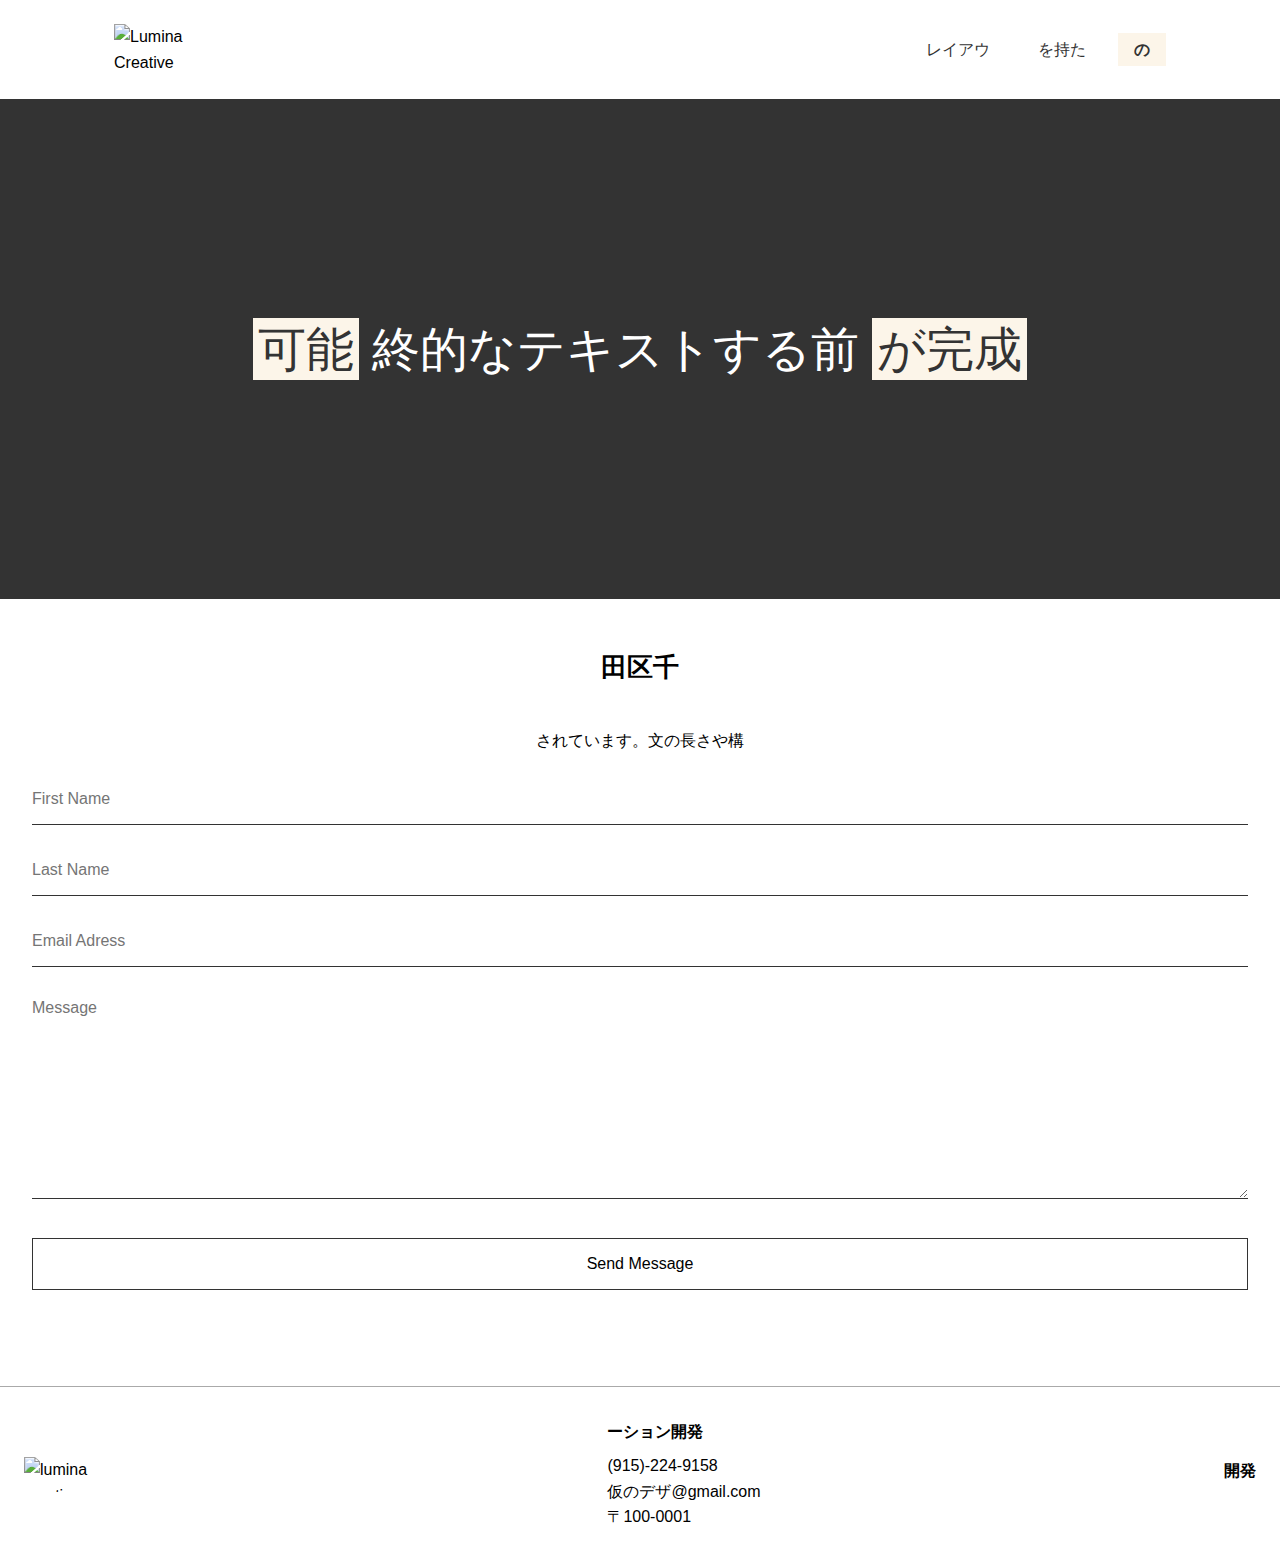
==== contact.html @ cc5c82c1 "Initial commit" ====
<!DOCTYPE html>
<html lang="en">
  <head>
    <meta charset="UTF-8" />
    <meta name="viewport" content="width=device-width, initial-scale=1.0" />
    <link
      rel="stylesheet"
      href="https://cdnjs.cloudflare.com/ajax/libs/lightbox2/2.11.4/css/lightbox.css"
      integrity="sha512-Woz+DqWYJ51bpVk5Fv0yES/edIMXjj3Ynda+KWTIkGoynAMHrqTcDUQltbipuiaD5ymEo9520lyoVOo9jCQOCA=="
      crossorigin="anonymous"
      referrerpolicy="no-referrer"
    />
    <link
      rel="stylesheet"
      href="https://cdnjs.cloudflare.com/ajax/libs/font-awesome/6.5.2/css/all.min.css"
      integrity="sha512-SnH5WK+bZxgPHs44uWIX+LLJAJ9/2PkPKZ5QiAj6Ta86w+fsb2TkcmfRyVX3pBnMFcV7oQPJkl9QevSCWr3W6A=="
      crossorigin="anonymous"
      referrerpolicy="no-referrer"
    />
    <link rel="preconnect" href="https://fonts.googleapis.com" />
    <link rel="preconnect" href="https://fonts.gstatic.com" crossorigin />
    <link
      href="https://fonts.googleapis.com/css2?family=Open+Sans:ital,wght@0,300..800;1,300..800&display=swap"
      rel="stylesheet"
    />
    <link rel="preconnect" href="https://fonts.googleapis.com" />
    <link rel="preconnect" href="https://fonts.gstatic.com" crossorigin />
    <link
      href="https://fonts.googleapis.com/css2?family=Noto+Sans+JP:wght@100..900&family=Open+Sans:ital,wght@0,300..800;1,300..800&display=swap"
      rel="stylesheet"
    />
    <link rel="stylesheet" href="css/styles.css" />
    <link rel="icon" href="images/favicon.ico" />
    <title>汚お泥</title>
  </head>
  <body>
    <header class="header">
      <div class="container conatiner-sm header-flex">
        <img src="images/logo.png" alt="Lumina Creative" class="logo" />
        <nav>
          <ul class="main-menu">
            <li><a href="/">レイアウ</a></li>
            <li><a href="about.html">を持た</a></li>
            <li><a class="current" href="contact.html">の</a></li>
          </ul>
        </nav>
      </div>
    </header>

    <section class="hero bg-dark">
      <div class="container container-sm">
        <h2>
          <span class="bg-primary">可能</span>
          終的なテキストする前
          <span class="bg-primary">が完成</span>
        </h2>
      </div>
    </section>

    <section class="contact">
      <div class="container container-sm">
        <h2 class="section-heading">田区千</h2>

        <p>されています。文の長さや構</p>
      </div>
      <form action="">
        <div class="form-group">
          <label for="first-name" class="visually-hidden">First Name</label>
          <input
            type="text"
            name="first-name"
            id="first-name"
            placeholder="First Name"
          />
        </div>
        <div class="form-group">
          <label for="last-name" class="visually-hidden">Last Name</label>
          <input
            type="text"
            name="last-name"
            id="last-name"
            placeholder="Last Name"
          />
        </div>
        <div class="form-group">
          <label for="email" class="visually-hidden">Email Adress</label>
          <input
            type="text"
            name="email"
            id="email"
            placeholder="Email Adress"
          />
        </div>
        <div class="form-group">
          <label for="message" class="visually-hidden">Message</label>
          <textarea
            type="message"
            name="message"
            id="message"
            placeholder="Message"
          ></textarea>
        </div>
        <div class="form-group">
          <button type="submit" class="btn">Send Message</button>
        </div>
      </form>
    </section>

    <footer class="footer">
      <div class="footer-flex">
        <img src="images/logo.png" alt="lumina creative" />
        <div>
          <h4>ーション開発</h4>
          <ul>
            <li>(915)-224-9158</li>
            <li>仮のデザ@gmail.com</li>
            <li>〒100-0001</li>
          </ul>
        </div>

        <div>
          <h4>開発</h4>
          <a href="#"><i class="fab fa-facebook fa-2x"></i></a>
          <a href="#"><i class="fab fa-twitter fa-2x"></i></a>
          <a href="#"><i class="fab fa-instagram fa-2x"></i></a>
          <a href="#"><i class="fab fa-pintrest fa-2x"></i></a>
          <a href="#"><i class="fab fa-tiktok fa-2x"></i></a>
        </div>
      </div>
    </footer>
  </body>
</html>
---- css/styles.css ----
* {
    margin: 0;
    padding: 0;
    box-sizing: border-box;
}

:root{
    --primary-color: #fcf5e9;
    --dark-color: #333;
    --container-normal: 1100px;
    --container-wide: 1400px;
    --container-narrow: 900px;
}

body{
   font-family: 'Noto Sans Japanese', sans-serif; 
   line-height: 1.6;
}

a{
    text-decoration: none;
    color: #333;
}

ul{
    list-style: none;
}

img{
    max-width: 100%;
}
/* Utility Classes */
.bg-primary{
    background-color: var(--primary-color);
    color: #333;
}

.bg-dark{
    background: var(--dark-color);
    color: #fff;
}

.bg-dark .bg-primary{
    padding: 0.3rem;
}

.btn{
    display: inline-block;
    padding: 1rem 2rem;
    border: 1px solid #333;
    background: transparent;
    font-family: inherit;
    font-size: inherit;
    cursor: pointer;
}

.btn:hover{
    background: #333;
    color: white;
}

.visually-hidden {
    clip: rect(0 0 0 0);
    clip-path: inset(50%);
    height: 1px;
    overflow: hidden;
    position: absolute;
    white-space: nowrap;
    width: 1px;
  }
 
.section-heading{
    font-size: 1.6rem;
    text-align: center;
    margin-bottom: 40px;
}
/* Container */
.container{
    max-width: var(--container-normal);
    margin: 0 auto;
    padding: 0 1.5rem;
}

.container-lg{
    max-width: var(--container-wide);
}

.container-sm{
    max-width: var(--container-narrow);
}

/* Header */

.header{
    margin: 1.5rem auto;
}
.header .logo{
    width: 130px;
}

.header .header-flex{
    display: flex;
    justify-content: space-between;
    align-items: center;
}

.header .main-menu{
    display: flex;
    gap: 1rem;
}

.header .main-menu a{
    padding: 0.5rem 1rem;
}

.header .main-menu a:hover{
   background: var(--primary-color);
}

.current{
    background-color: var(--primary-color);
    font-weight: 600;
}

/* Hero */
.hero{
    height: 500px;
    display: flex;
    justify-content: center;
    align-items: center;
    text-align: center;
}

.hero h2{
    font-size: 3rem;
    line-height: 1.4;
    font-weight: normal;
}

/* Gallery */
.gallery-flex{
    display: flex;
    justify-content: center;
    flex-wrap: wrap;
    gap: 20px;

}

.gallery-item{
    width: calc(33.33% - 20px);
    border-radius: 8px;
}

.gallery-item img{
    border-radius: 10px;
}

.gallery-item:hover{
    opacity: 0.9;
}

/* Footer */
.footer{
    border-top: 1px solid #aaa;
    padding: 2rem 1.5rem;
}
.footer-flex{
    display: flex;
    justify-content: space-between;
    align-items: center;
}
.footer img{
    width: 120px;
    height: 35px;
}

.footer h4{
    font-size: 1rem;
    margin-bottom: 0.5rem;
}

.footer a{
    margin: 0.2 rem;
}

/* Services */
.services{
    padding: 3rem 0 4rem;
}

.services-flex{
    display: flex;
    gap: 2rem;
}

.service-item{
    font-size: 1.1rem;
    margin-bottom: 0.7rem;
}

/* Teams */
.team{
    padding: 3rem 0 4rem;
}

.team-flex{
    display: flex;
    gap: 1.4rem;
}

.team img{
    border-radius: 10px;
}

/* Contact */
.contact{
    padding: 3rem 0 4rem;
}

.contact p{
    text-align: center;
    margin-bottom: 2rem;
}

.form-group{
    margin: 2rem;
}

.contact input,
.contact textarea{
    border: none;
    border-bottom: 1px #333 solid;
    width: 100%;
    font-family: inherit;
    font-size: inherit;
    padding-bottom: 1rem;
}


.contact textarea{
    height: 200px;
}

.contact input:focus,
.contact textarea:focus{
    outline: 0;
}

.contact button{
    width: 100%;
}

/* Media Queries*/
@media(max-width: 786px){
    .header .header-flex,
    .footer .footer-flex,
    .services .services-flex,
    .team .team-flex{
        flex-direction: column;
        gap: 1.5rem;
    }
    .hero{
        height: 300px;
    }
    .hero h2{
        font-size: 1.8rem;
    }
    .gallery-item{
        width: calc(50%-20px);
    }
    .footer .footer-flex{
        text-align: center;
    }
}
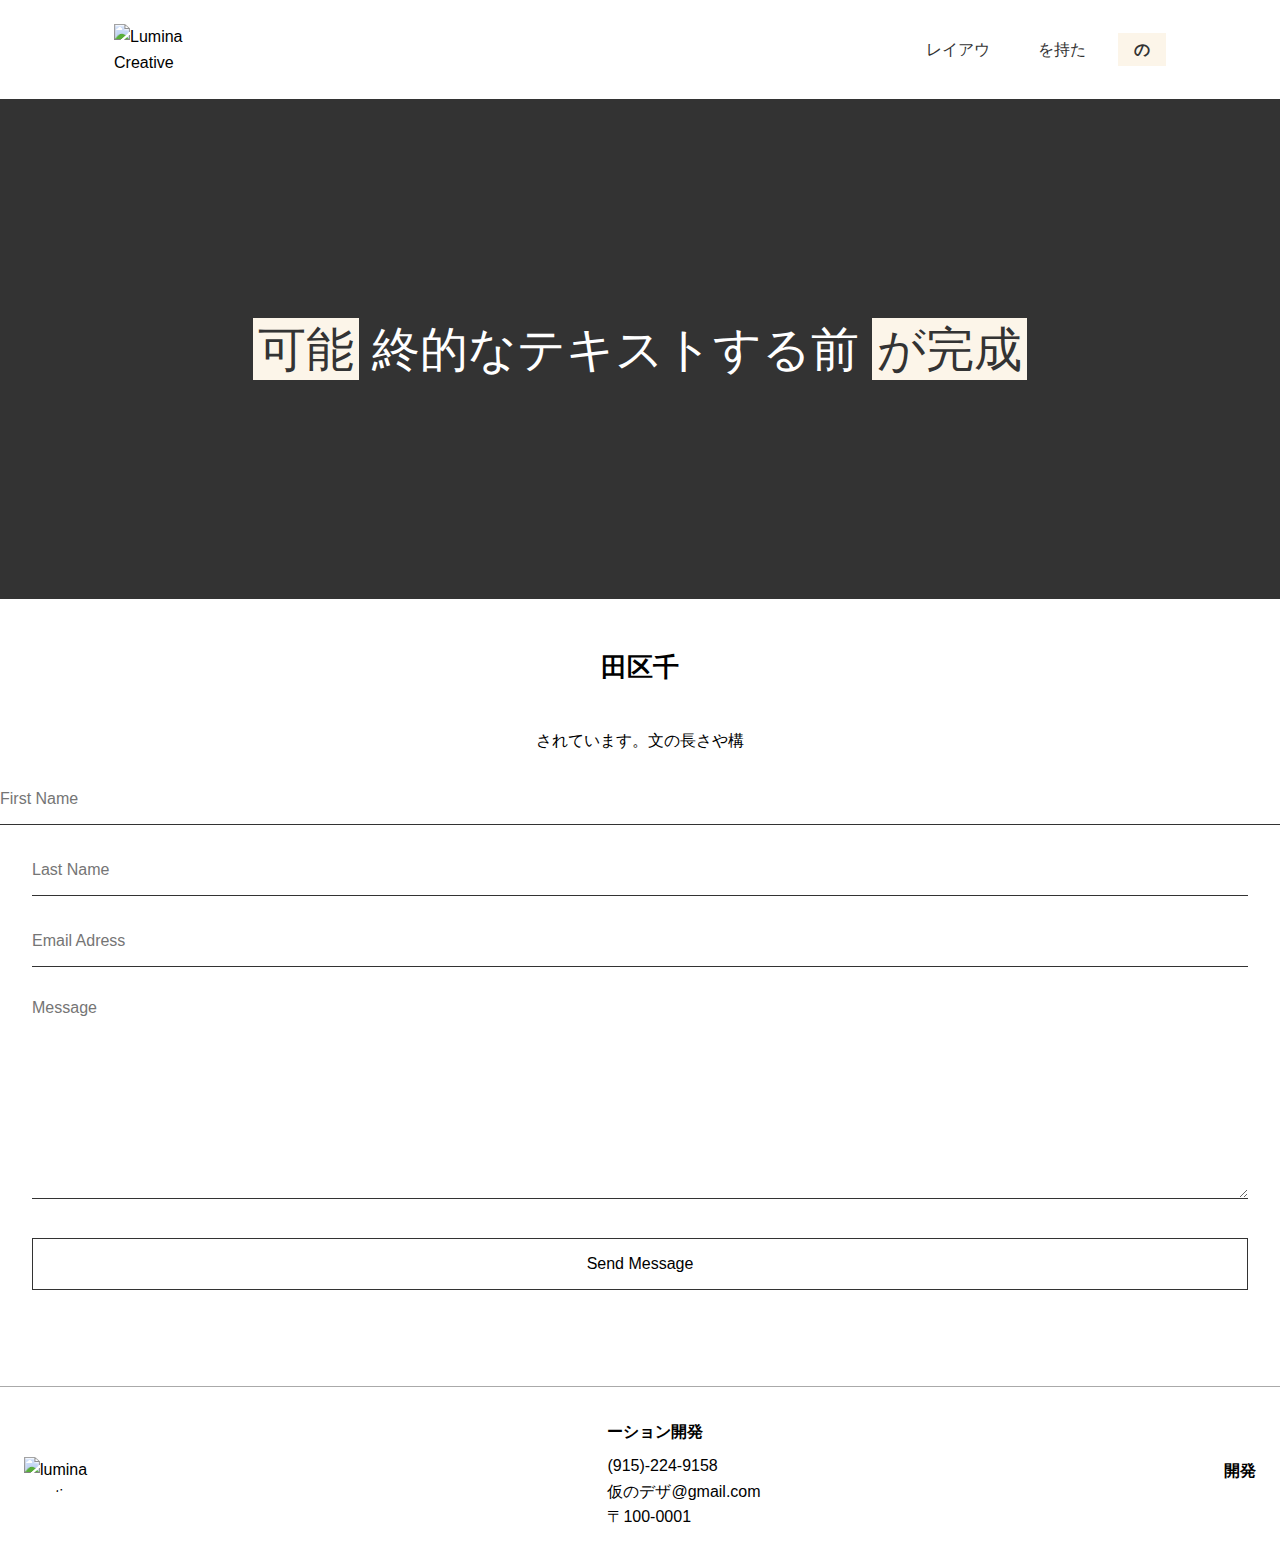
==== commit 4a84b0d6: "added contact form function" ====
--- a/contact.html
+++ b/contact.html
@@ -64,7 +64,7 @@
         <p>されています。文の長さや構</p>
       </div>
       <form action="">
-        <div class="form-group">
+        <div name="contact" netlify>
           <label for="first-name" class="visually-hidden">First Name</label>
           <input
             type="text"
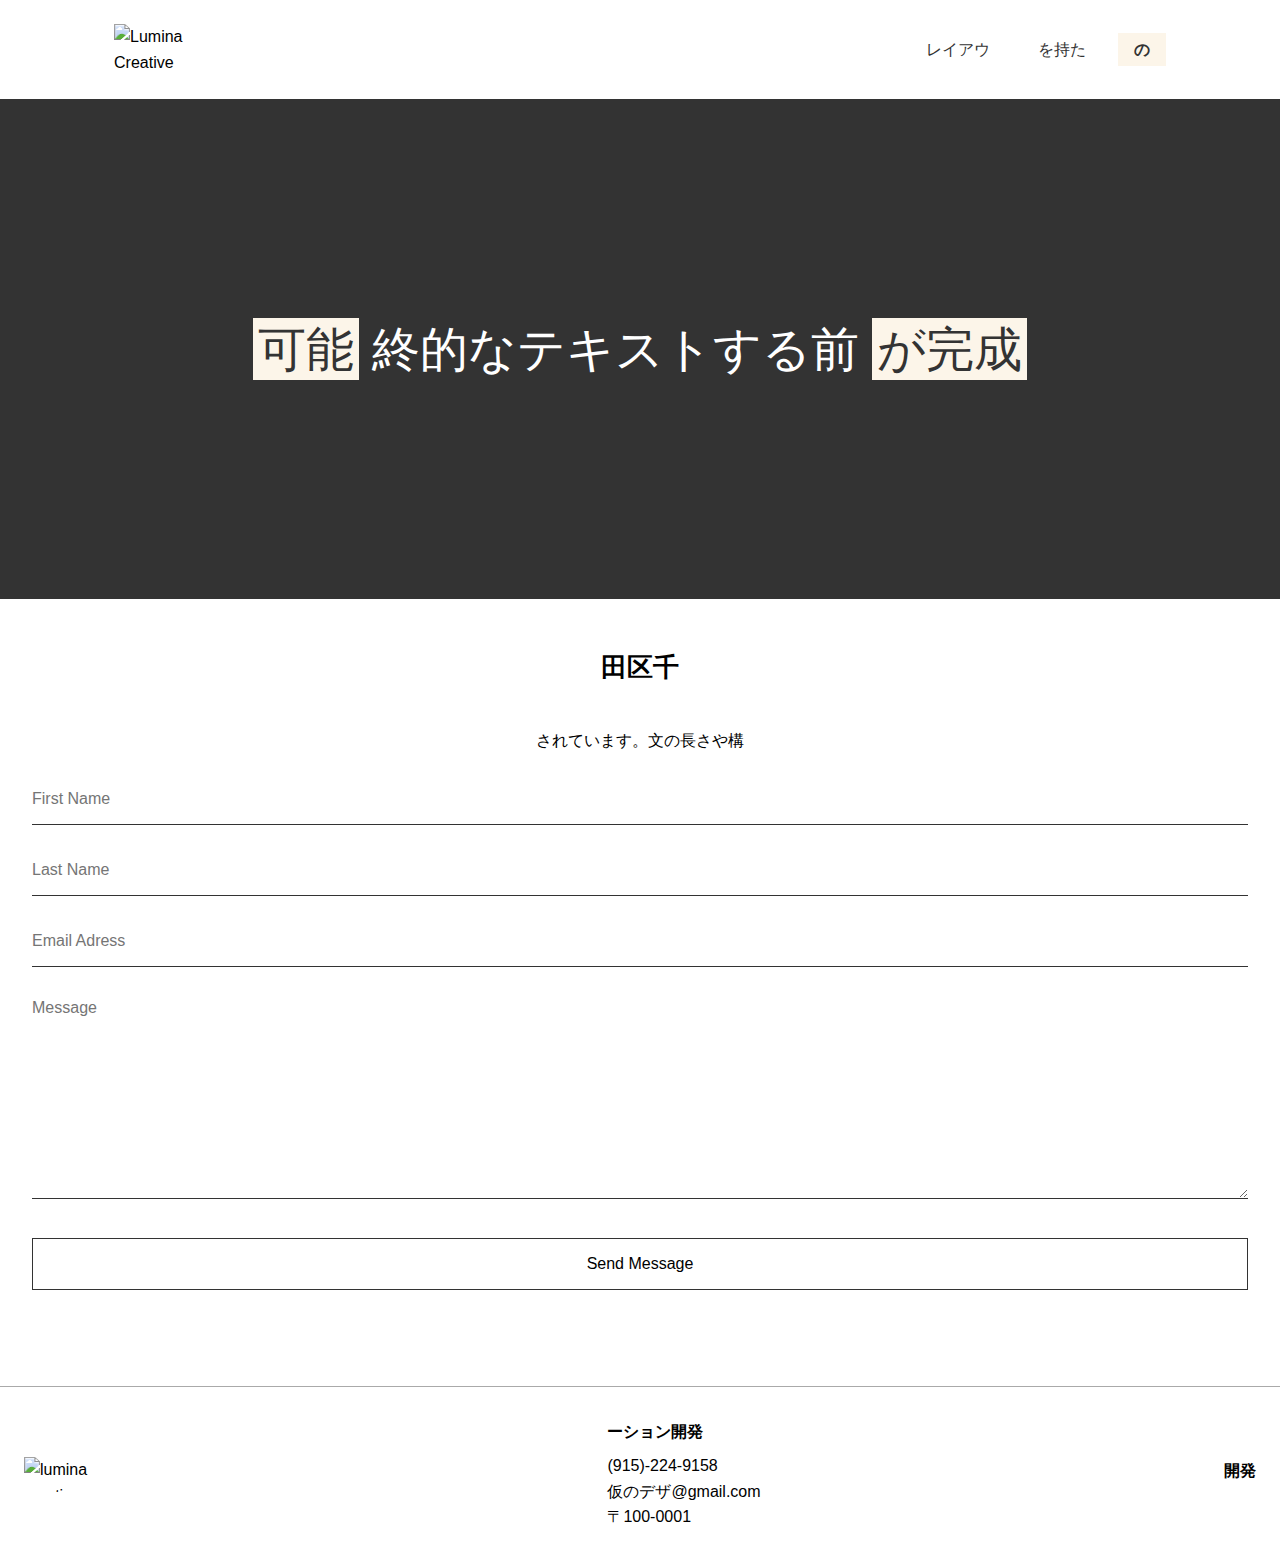
==== commit 34588201: "final contact bug fix" ====
--- a/contact.html
+++ b/contact.html
@@ -64,7 +64,7 @@
         <p>されています。文の長さや構</p>
       </div>
       <form action="">
-        <div name="contact" netlify>
+        <div class="form-group" name="contact" netlify>
           <label for="first-name" class="visually-hidden">First Name</label>
           <input
             type="text"
